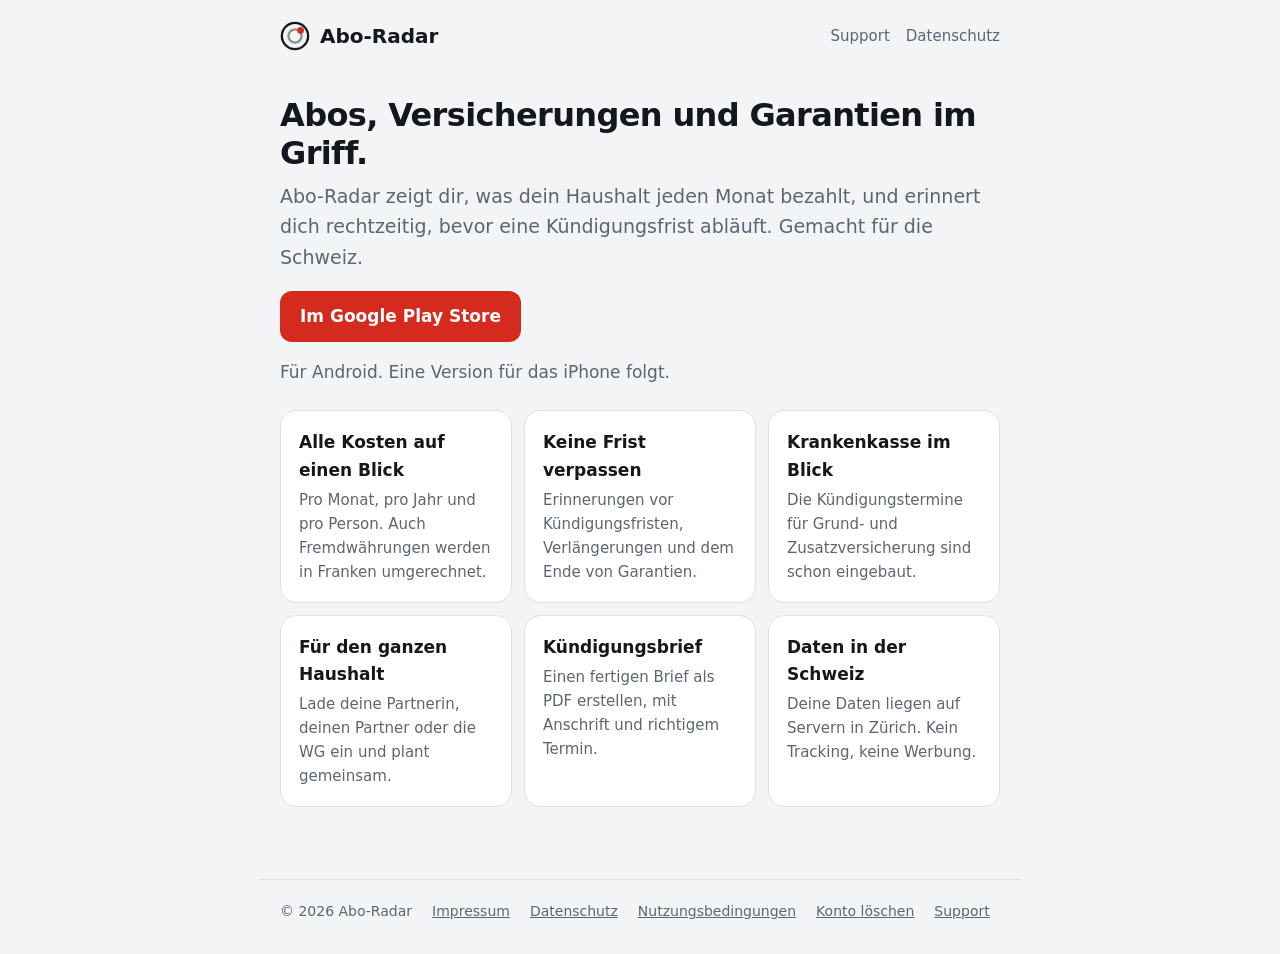
==== index.html @ ac2740a9 "Website für abo-radar.ch: Start, Datenschutz, Nutzungsbedingungen, Impressum, Support, Konto löschen" ====
<!doctype html>
<html lang="de-CH">
<head>
<meta charset="utf-8">
<meta name="viewport" content="width=device-width, initial-scale=1">
<title>Abo-Radar – Abos, Versicherungen und Garantien im Griff</title>
<meta name="description" content="Abo-Radar zeigt dir, was deine Abos und Versicherungen kosten, und erinnert dich rechtzeitig an Kündigungsfristen. Für Schweizer Haushalte.">
<link rel="stylesheet" href="style.css">
<link rel="icon" href="favicon.svg" type="image/svg+xml">
</head>
<body>
<header>
  <a class="logo" href="./"><svg viewBox="0 0 32 32" aria-hidden="true"><circle cx="16" cy="16" r="14" fill="none" stroke="currentColor" stroke-width="2.5"/><circle cx="16" cy="16" r="7" fill="none" stroke="currentColor" stroke-width="2.5" opacity=".45"/><circle cx="22" cy="10" r="3.5" fill="#d52b1e"/></svg>Abo-Radar</a>
  <nav><a href="support.html">Support</a><a href="datenschutz.html">Datenschutz</a></nav>
</header>
<main>
  <h1>Abos, Versicherungen und Garantien im Griff.</h1>
  <p class="lead">Abo-Radar zeigt dir, was dein Haushalt jeden Monat bezahlt, und erinnert dich rechtzeitig, bevor eine Kündigungsfrist abläuft. Gemacht für die Schweiz.</p>
  <p><a class="button" href="https://play.google.com/store/apps/details?id=ch.aboradar.app">Im Google Play Store</a></p>
  <p class="muted">Für Android. Eine Version für das iPhone folgt.</p>

  <div class="features">
    <div class="card"><h3>Alle Kosten auf einen Blick</h3><p>Pro Monat, pro Jahr und pro Person. Auch Fremdwährungen werden in Franken umgerechnet.</p></div>
    <div class="card"><h3>Keine Frist verpassen</h3><p>Erinnerungen vor Kündigungsfristen, Verlängerungen und dem Ende von Garantien.</p></div>
    <div class="card"><h3>Krankenkasse im Blick</h3><p>Die Kündigungstermine für Grund- und Zusatzversicherung sind schon eingebaut.</p></div>
    <div class="card"><h3>Für den ganzen Haushalt</h3><p>Lade deine Partnerin, deinen Partner oder die WG ein und plant gemeinsam.</p></div>
    <div class="card"><h3>Kündigungsbrief</h3><p>Einen fertigen Brief als PDF erstellen, mit Anschrift und richtigem Termin.</p></div>
    <div class="card"><h3>Daten in der Schweiz</h3><p>Deine Daten liegen auf Servern in Zürich. Kein Tracking, keine Werbung.</p></div>
  </div>
</main>
<footer>
  <span>© 2026 Abo-Radar</span>
  <a href="impressum.html">Impressum</a>
  <a href="datenschutz.html">Datenschutz</a>
  <a href="nutzungsbedingungen.html">Nutzungsbedingungen</a>
  <a href="konto-loeschen.html">Konto löschen</a>
  <a href="support.html">Support</a>
</footer>
</body>
</html>
---- style.css ----
/* Farben aus apps/mobile/src/lib/theme.ts */
:root {
  --bg: #f3f4f6;
  --surface: #ffffff;
  --fg: #14171c;
  --muted: #5d6572;
  --line: #dde0e6;
  --accent: #d52b1e;
  --accent-soft: #fbe7e5;
  color-scheme: light dark;
}
@media (prefers-color-scheme: dark) {
  :root {
    --bg: #101216;
    --surface: #191c22;
    --fg: #eceef2;
    --muted: #9aa2ae;
    --line: #2b3039;
    --accent: #ff5a4c;
    --accent-soft: #3a1a18;
  }
}

* { box-sizing: border-box; }
html { -webkit-text-size-adjust: 100%; }
body {
  margin: 0;
  background: var(--bg);
  color: var(--fg);
  font: 17px/1.6 system-ui, -apple-system, "Segoe UI", Roboto, sans-serif;
}
a { color: var(--accent); }
a:hover { text-decoration-thickness: 2px; }

header, main, footer { max-width: 760px; margin: 0 auto; padding: 0 20px; }
header { display: flex; align-items: center; justify-content: space-between; gap: 16px; padding-top: 20px; padding-bottom: 20px; flex-wrap: wrap; }
.logo { display: inline-flex; align-items: center; gap: 10px; font-weight: 800; font-size: 20px; color: var(--fg); text-decoration: none; }
.logo svg { width: 30px; height: 30px; }
nav { display: flex; gap: 16px; flex-wrap: wrap; font-size: 15px; }
nav a { color: var(--muted); text-decoration: none; }
nav a:hover, nav a[aria-current="page"] { color: var(--fg); }

main { padding-bottom: 48px; }
.card { background: var(--surface); border: 1px solid var(--line); border-radius: 16px; padding: 24px; margin: 16px 0; }
h1 { font-size: 32px; line-height: 1.2; margin: 24px 0 8px; letter-spacing: -0.02em; }
h2 { font-size: 21px; margin: 32px 0 8px; }
h3 { font-size: 17px; margin: 20px 0 4px; }
.lead { font-size: 19px; color: var(--muted); margin-top: 0; }
.stand { color: var(--muted); font-size: 15px; }
.muted { color: var(--muted); }
ul { padding-left: 22px; }
li { margin: 4px 0; }
table { width: 100%; border-collapse: collapse; font-size: 15px; }
th, td { text-align: left; vertical-align: top; padding: 8px 8px 8px 0; border-bottom: 1px solid var(--line); }
th { color: var(--muted); font-weight: 600; }
.table-wrap { overflow-x: auto; }
.hinweis { background: var(--accent-soft); border-radius: 12px; padding: 14px 16px; margin: 16px 0; }
.button { display: inline-block; background: var(--accent); color: #fff; text-decoration: none; font-weight: 700; padding: 12px 20px; border-radius: 12px; }
.features { display: grid; grid-template-columns: repeat(auto-fit, minmax(210px, 1fr)); gap: 12px; margin: 24px 0; }
.features .card { margin: 0; padding: 18px; }
.features h3 { margin-top: 0; }
.features p { margin: 0; color: var(--muted); font-size: 15px; }

footer { border-top: 1px solid var(--line); padding-top: 20px; padding-bottom: 32px; color: var(--muted); font-size: 14px; display: flex; flex-wrap: wrap; gap: 8px 20px; }
footer a { color: var(--muted); }
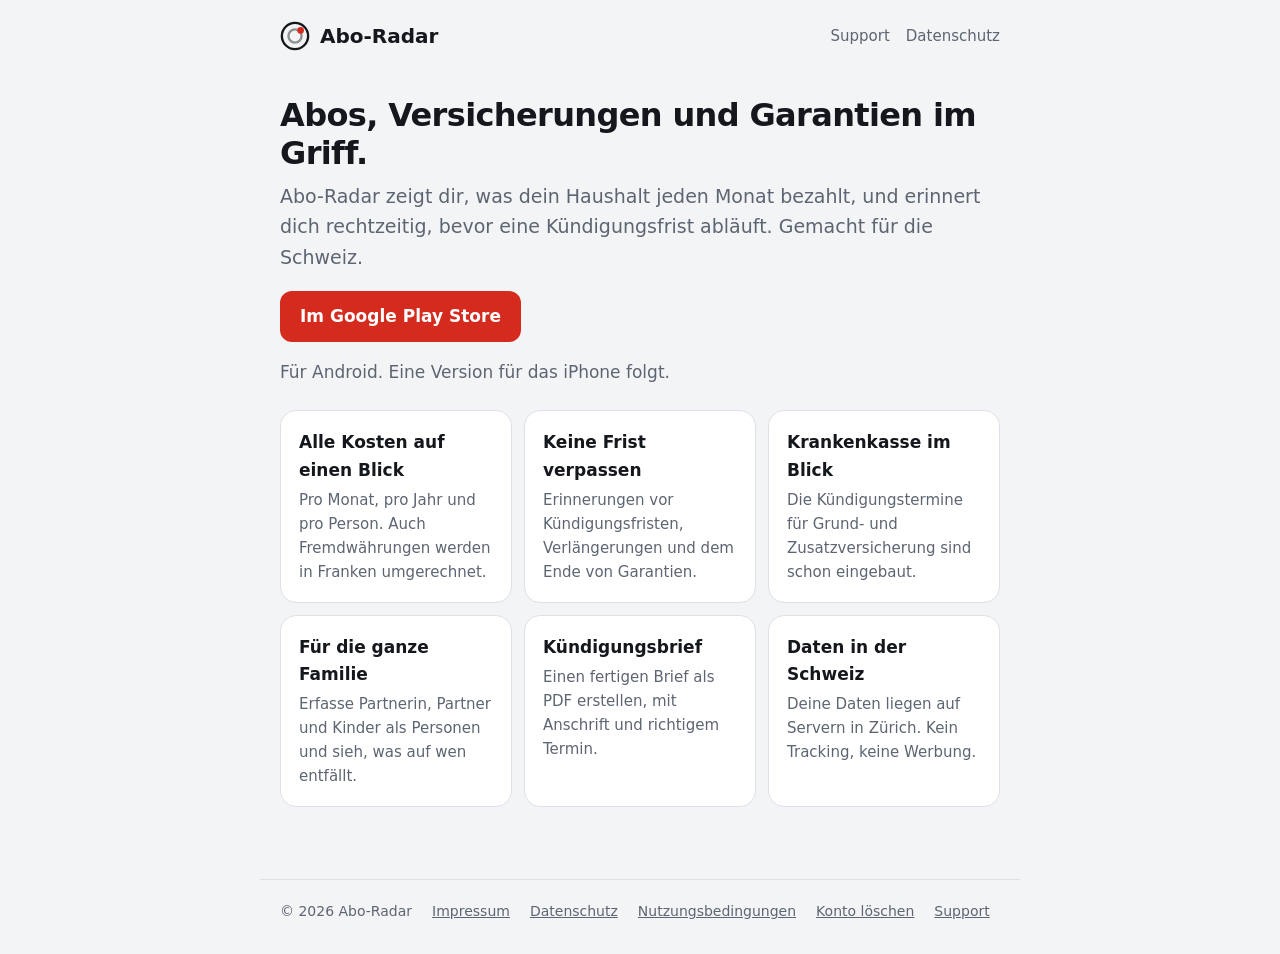
==== commit b4046ea7: "Texte: «Haushalt teilen» gibt es noch nicht – Website, Store-Text und Altersfreigabe korrigiert Co-A" ====
--- a/index.html
+++ b/index.html
@@ -23,7 +23,7 @@
     <div class="card"><h3>Alle Kosten auf einen Blick</h3><p>Pro Monat, pro Jahr und pro Person. Auch Fremdwährungen werden in Franken umgerechnet.</p></div>
     <div class="card"><h3>Keine Frist verpassen</h3><p>Erinnerungen vor Kündigungsfristen, Verlängerungen und dem Ende von Garantien.</p></div>
     <div class="card"><h3>Krankenkasse im Blick</h3><p>Die Kündigungstermine für Grund- und Zusatzversicherung sind schon eingebaut.</p></div>
-    <div class="card"><h3>Für den ganzen Haushalt</h3><p>Lade deine Partnerin, deinen Partner oder die WG ein und plant gemeinsam.</p></div>
+    <div class="card"><h3>Für die ganze Familie</h3><p>Erfasse Partnerin, Partner und Kinder als Personen und sieh, was auf wen entfällt.</p></div>
     <div class="card"><h3>Kündigungsbrief</h3><p>Einen fertigen Brief als PDF erstellen, mit Anschrift und richtigem Termin.</p></div>
     <div class="card"><h3>Daten in der Schweiz</h3><p>Deine Daten liegen auf Servern in Zürich. Kein Tracking, keine Werbung.</p></div>
   </div>
